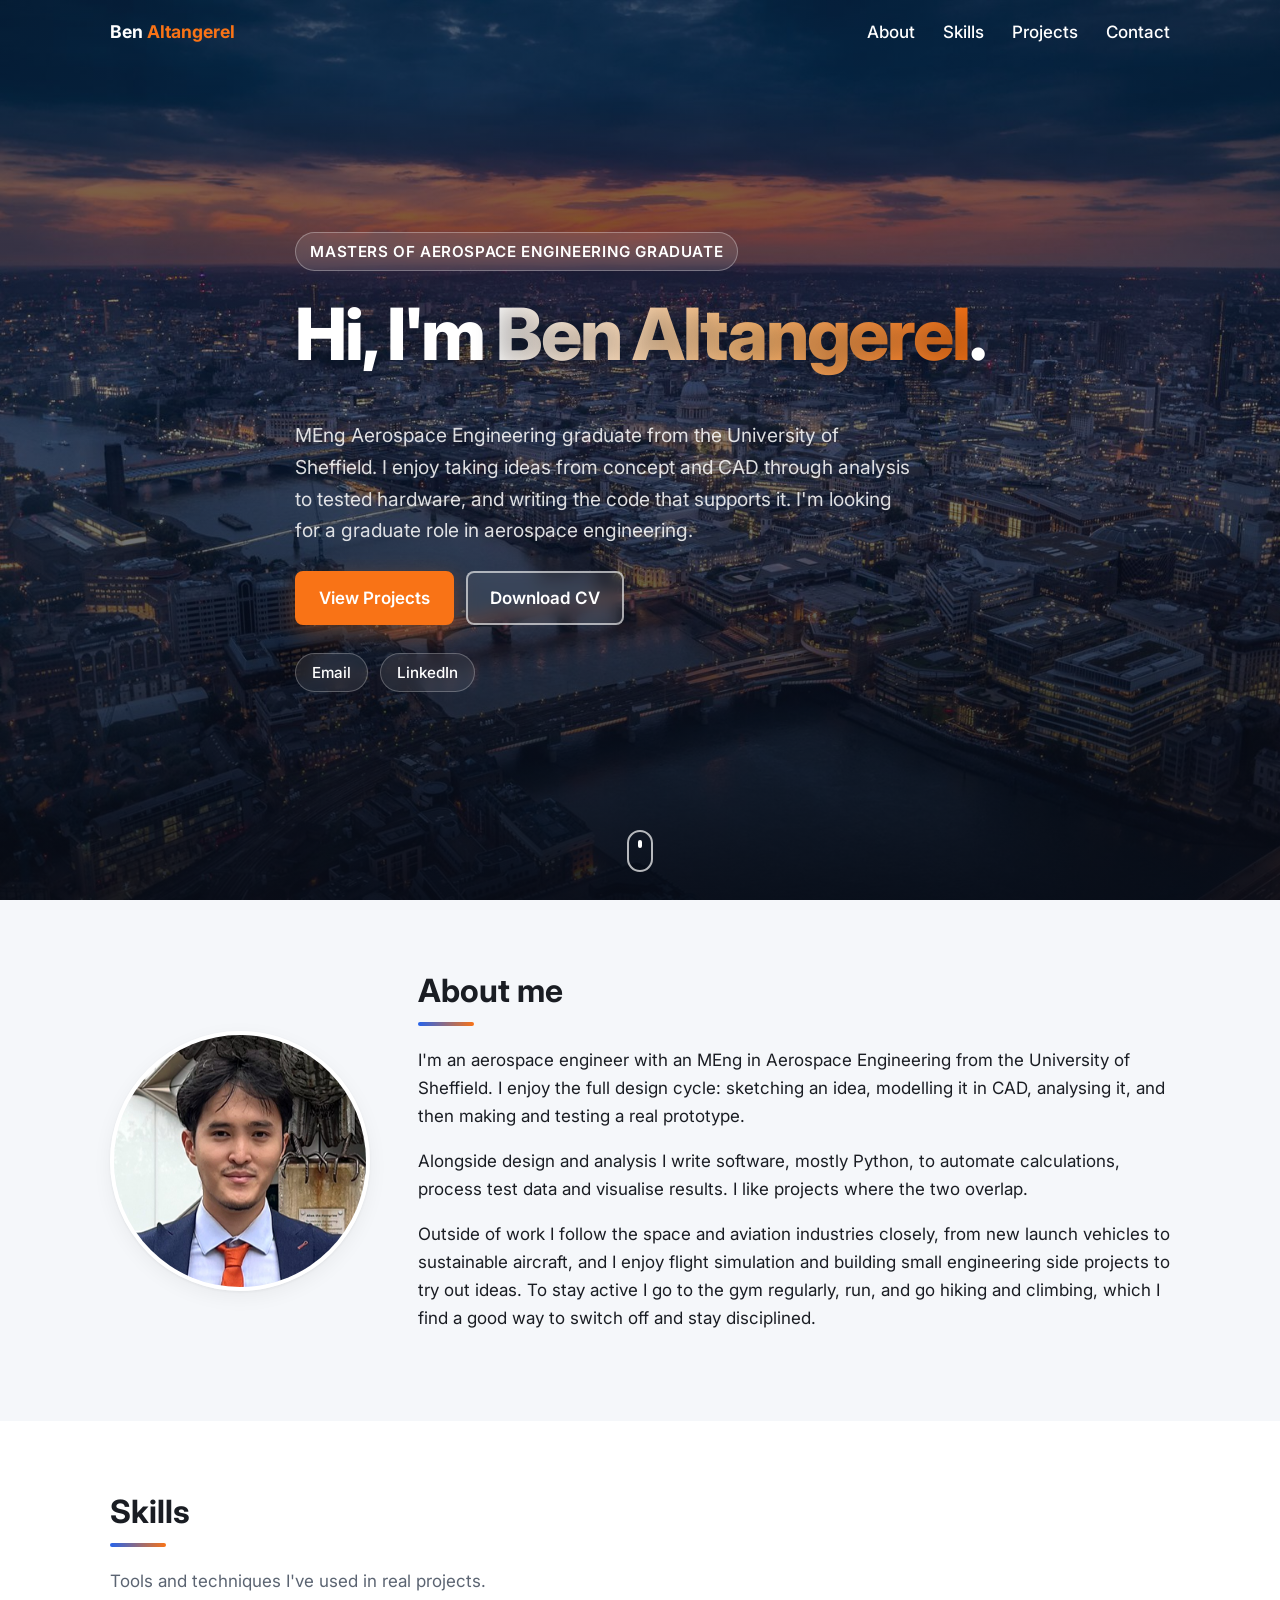
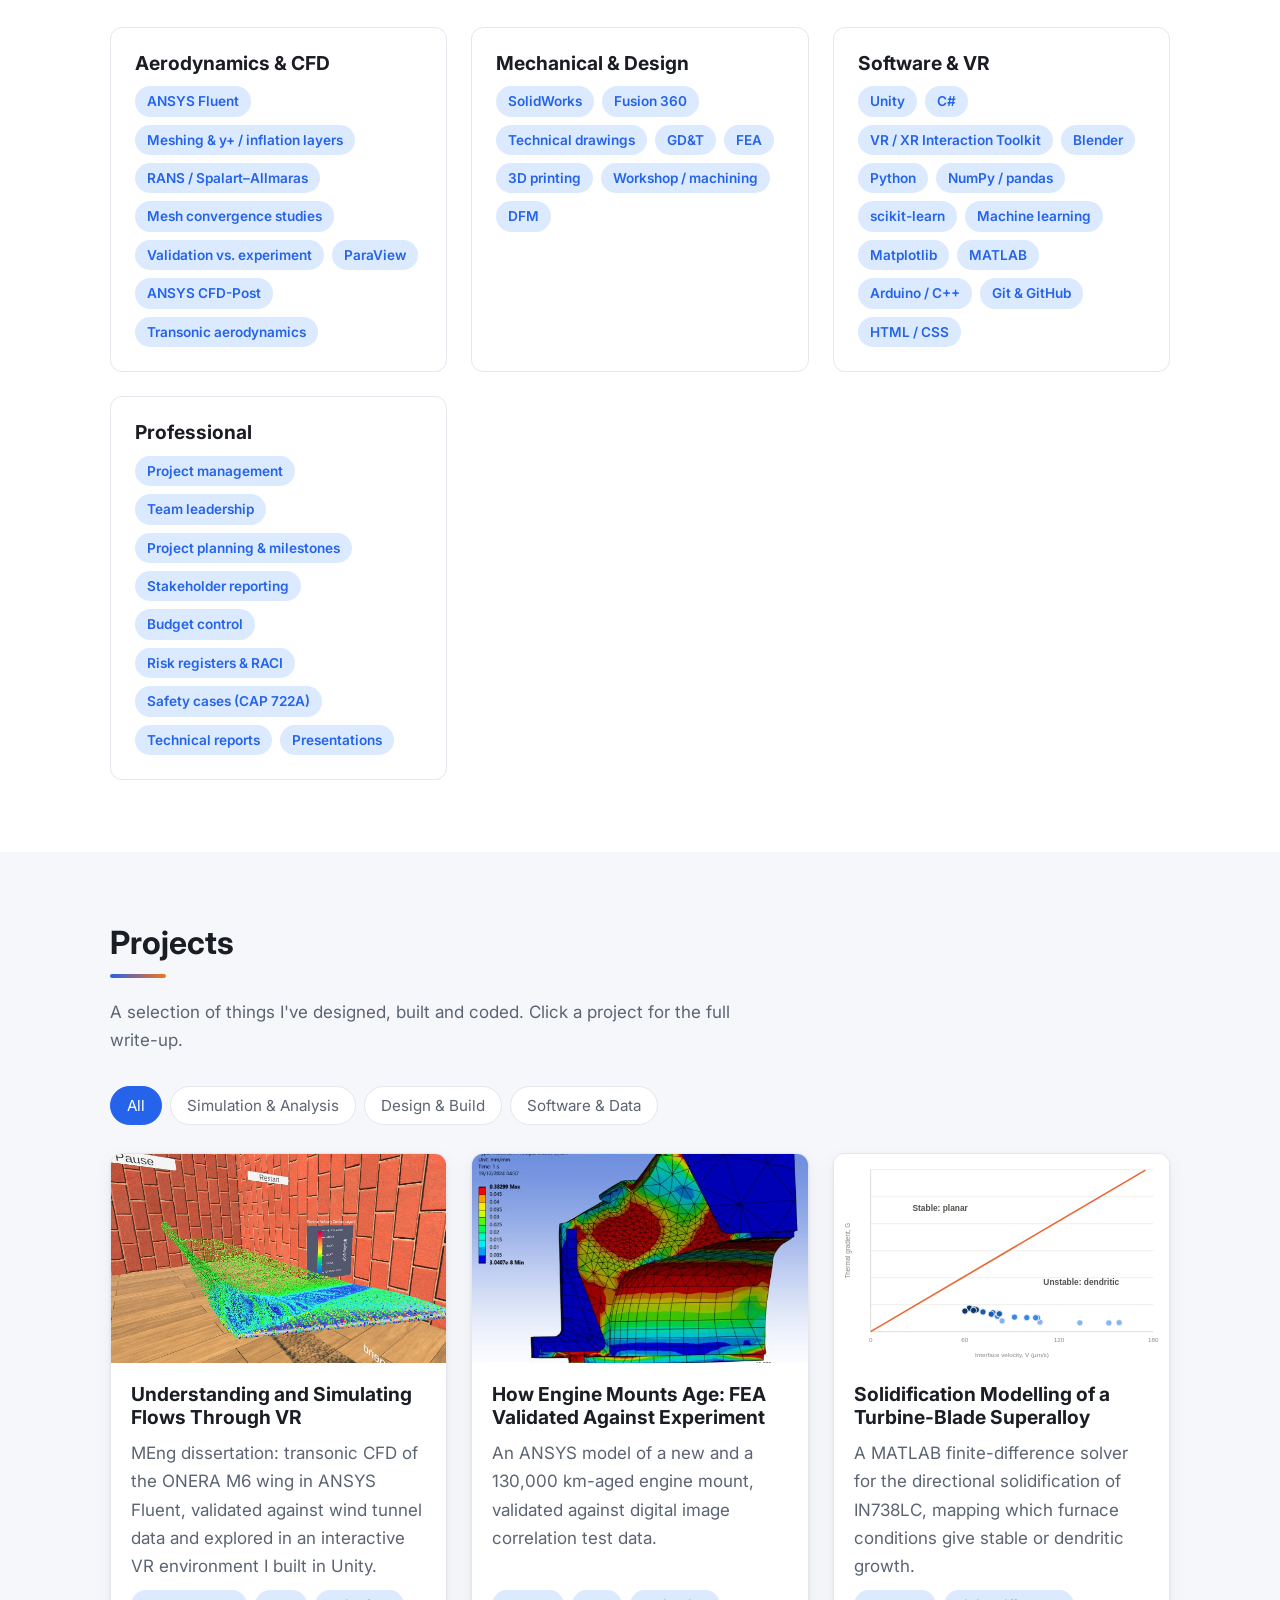
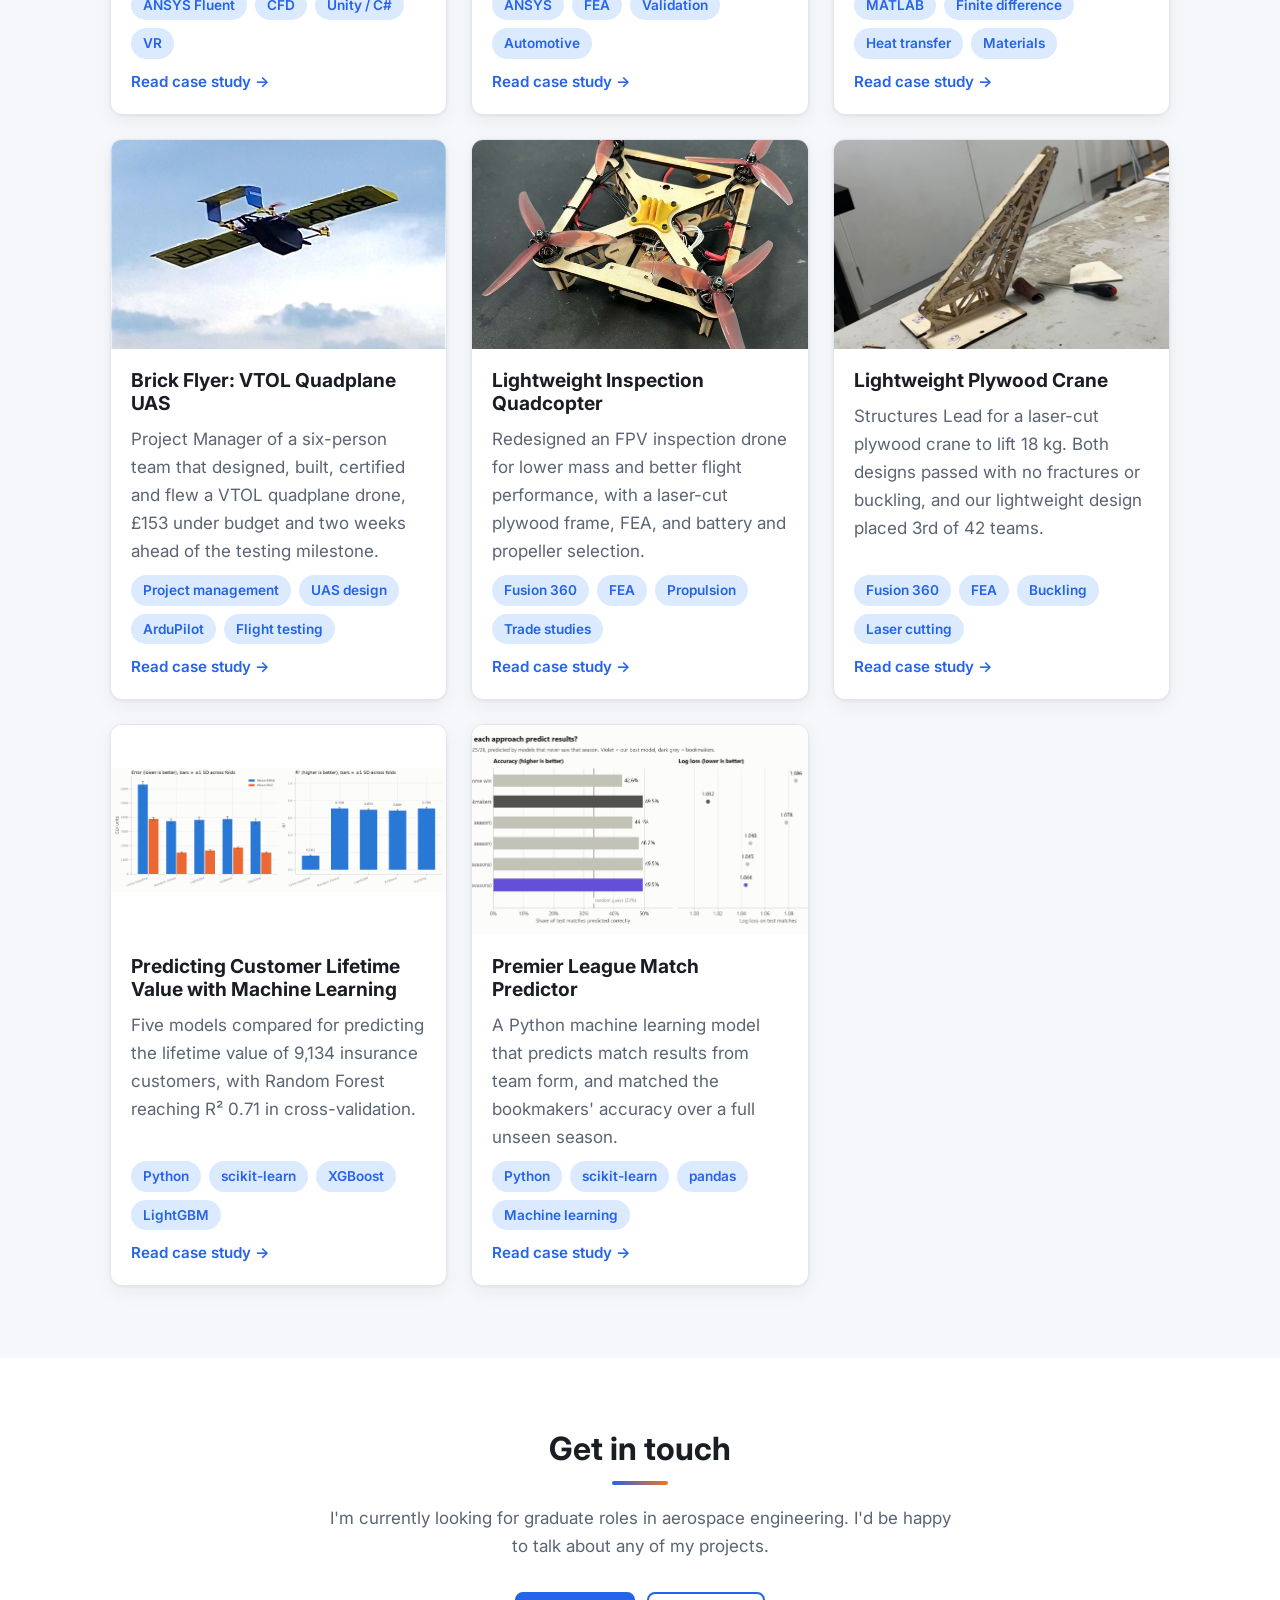
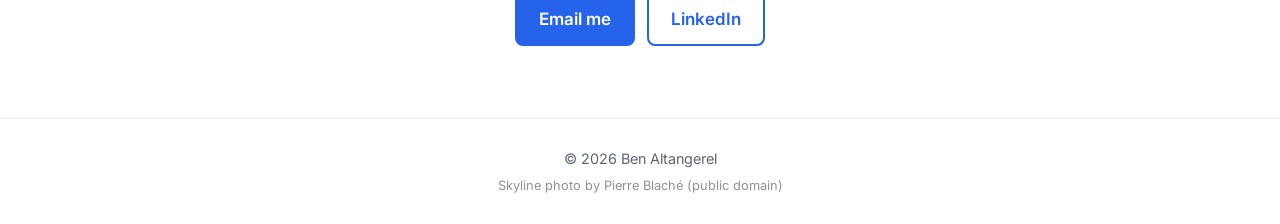
==== index.html @ 67d54844 "Initial portfolio website" ====
<!DOCTYPE html>
<html lang="en">

<head>
  <meta charset="UTF-8">
  <meta name="viewport" content="width=device-width, initial-scale=1.0">
  <title>Ben Altangerel | Aerospace Engineering Graduate</title>
  <meta name="description"
    content="Engineering portfolio of Ben Altangerel, MEng Aerospace Engineering graduate from the University of Sheffield: design, analysis and software projects.">

  <!-- How the link looks when shared on LinkedIn / WhatsApp etc. -->
  <meta property="og:title" content="Ben Altangerel | Engineering Portfolio">
  <meta property="og:description"
    content="MEng Aerospace Engineering graduate (University of Sheffield): design, analysis and software projects.">
  <meta property="og:type" content="website">

  <link rel="preconnect" href="https://fonts.googleapis.com">
  <link rel="preconnect" href="https://fonts.gstatic.com" crossorigin>
  <link href="https://fonts.googleapis.com/css2?family=Inter:wght@400;500;600;700;800&display=swap" rel="stylesheet">
  <link rel="stylesheet" href="css/style.css">
</head>

<body class="home">

  <header class="site-header">
    <nav class="nav container">
      <a href="#top" class="brand">Ben <span>Altangerel</span></a>
      <button class="nav-toggle" aria-label="Open menu" aria-expanded="false">&#9776;</button>
      <ul>
        <li><a href="#about">About</a></li>
        <li><a href="#skills">Skills</a></li>
        <li><a href="#projects">Projects</a></li>
        <li><a href="#contact">Contact</a></li>
      </ul>
    </nav>
  </header>

  <main id="top">

    <!-- ========== HERO ========== -->
    <!-- Background photo: images/london-skyline.jpg, set in css/style.css (.hero) -->
    <section class="hero">
      <div class="container hero-content">
        <p class="role">Masters of Aerospace Engineering Graduate</p>
        <h1>Hi, I'm <span class="highlight">Ben Altangerel</span>.</h1>
        <p class="pitch">
          MEng Aerospace Engineering graduate from the University of Sheffield. I enjoy taking ideas
          from concept and CAD through analysis to tested hardware, and writing the code that
          supports it. I'm looking for a graduate role in aerospace engineering.
        </p>
        <div class="btn-row">
          <a href="#projects" class="btn">View Projects</a>
          <!-- TODO: put your CV in the main folder named cv.pdf -->
          <a href="cv.pdf" class="btn outline" target="_blank" rel="noopener">Download CV</a>
        </div>
        <div class="social">
          <a href="mailto:bayasal@hotmail.co.uk">Email</a>
          <a href="https://linkedin.com/in/bayasalaltangerel" target="_blank" rel="noopener">LinkedIn</a>
        </div>
      </div>
      <a href="#about" class="scroll-cue" aria-label="Scroll down"><span></span></a>
    </section>

    <!-- ========== ABOUT ========== -->
    <section id="about" class="alt">
      <div class="container about-grid">
        <img src="images/profile.jpg" alt="Headshot of Ben Altangerel">
        <div>
          <h2>About me</h2>
          <p>
            I'm an aerospace engineer with an MEng in Aerospace Engineering from the University of
            Sheffield. I enjoy the full design cycle: sketching an idea, modelling it in CAD,
            analysing it, and then making and testing a real prototype.
          </p>
          <p>
            Alongside design and analysis I write software, mostly Python, to automate calculations,
            process test data and visualise results. I like projects where the two overlap.
          </p>
          <!-- TODO: keep only hobbies that are true, since interviewers often ask about them -->
          <p>
            Outside of work I follow the space and aviation industries closely, from new launch
            vehicles to sustainable aircraft, and I enjoy flight simulation and building small
            engineering side projects to try out ideas. To stay active I go to the gym regularly,
            run, and go hiking and climbing, which I find a good way to switch off and stay
            disciplined.
          </p>
        </div>
      </div>
    </section>

    <!-- ========== SKILLS ========== -->
    <section id="skills">
      <div class="container">
        <h2>Skills</h2>
        <p class="section-intro">Tools and techniques I've used in real projects.</p>
        <div class="skills-grid">
          <!-- TODO: keep only the skills you can talk about in an interview -->
          <div class="skill-group">
            <h3>Aerodynamics &amp; CFD</h3>
            <ul class="tags">
              <li>ANSYS Fluent</li>
              <li>Meshing &amp; y+ / inflation layers</li>
              <li>RANS / Spalart&ndash;Allmaras</li>
              <li>Mesh convergence studies</li>
              <li>Validation vs. experiment</li>
              <li>ParaView</li>
              <li>ANSYS CFD-Post</li>
              <li>Transonic aerodynamics</li>
            </ul>
          </div>
          <div class="skill-group">
            <h3>Mechanical &amp; Design</h3>
            <ul class="tags">
              <li>SolidWorks</li>
              <li>Fusion 360</li>
              <li>Technical drawings</li>
              <li>GD&amp;T</li>
              <li>FEA</li>
              <li>3D printing</li>
              <li>Workshop / machining</li>
              <li>DFM</li>
            </ul>
          </div>
          <div class="skill-group">
            <h3>Software &amp; VR</h3>
            <ul class="tags">
              <li>Unity</li>
              <li>C#</li>
              <li>VR / XR Interaction Toolkit</li>
              <li>Blender</li>
              <li>Python</li>
              <li>NumPy / pandas</li>
              <li>scikit-learn</li>
              <li>Machine learning</li>
              <li>Matplotlib</li>
              <li>MATLAB</li>
              <li>Arduino / C++</li>
              <li>Git &amp; GitHub</li>
              <li>HTML / CSS</li>
            </ul>
          </div>
          <div class="skill-group">
            <h3>Professional</h3>
            <ul class="tags">
              <li>Project management</li>
              <li>Team leadership</li>
              <li>Project planning &amp; milestones</li>
              <li>Stakeholder reporting</li>
              <li>Budget control</li>
              <li>Risk registers &amp; RACI</li>
              <li>Safety cases (CAP 722A)</li>
              <li>Technical reports</li>
              <li>Presentations</li>
            </ul>
          </div>
        </div>
      </div>
    </section>

    <!-- ========== PROJECTS ========== -->
    <section id="projects" class="alt">
      <div class="container">
        <h2>Projects</h2>
        <p class="section-intro">A selection of things I've designed, built and coded. Click a project for the full
          write-up.</p>

        <div class="filters">
          <button class="active" data-filter="all">All</button>
          <button data-filter="sim">Simulation &amp; Analysis</button>
          <button data-filter="build">Design &amp; Build</button>
          <button data-filter="data">Software &amp; Data</button>
        </div>

        <div class="project-grid">
          <!--
            To add a project:
            1. Copy one of the <a class="project-card"> blocks below.
            2. Copy an existing page in projects/ to a new file (e.g. projects/drone-frame.html).
            3. Update the link, image, title, summary, tags and data-category.
               data-category is one of "sim", "build" or "data".
          -->
          <a href="projects/vr-cfd-onera-m6.html" class="project-card" data-category="sim">
            <img src="images/vr-cfd/vr-particle-flow.jpg"
              alt="Animated particle flow over the ONERA M6 wing in the VR environment">
            <div class="body">
              <h3>Understanding and Simulating Flows Through VR</h3>
              <p>MEng dissertation: transonic CFD of the ONERA M6 wing in ANSYS Fluent, validated against wind tunnel
                data and explored in an interactive VR environment I built in Unity.</p>
              <ul class="tags">
                <li>ANSYS Fluent</li>
                <li>CFD</li>
                <li>Unity / C#</li>
                <li>VR</li>
              </ul>
              <span class="more">Read case study &rarr;</span>
            </div>
          </a>

          <a href="projects/engine-mount-fea.html" class="project-card" data-category="sim">
            <img src="images/engine-mount/strain-aged.jpg" alt="FEA strain contour plot of an aged engine mount">
            <div class="body">
              <h3>How Engine Mounts Age: FEA Validated Against Experiment</h3>
              <p>An ANSYS model of a new and a 130,000 km-aged engine mount, validated against digital image correlation
                test data.</p>
              <ul class="tags">
                <li>ANSYS</li>
                <li>FEA</li>
                <li>Validation</li>
                <li>Automotive</li>
              </ul>
              <span class="more">Read case study &rarr;</span>
            </div>
          </a>

          <a href="projects/solidification-modelling.html" class="project-card" data-category="sim">
            <img src="images/solidification/process-map.svg"
              alt="G–V process map separating stable and dendritic solidification">
            <div class="body">
              <h3>Solidification Modelling of a Turbine-Blade Superalloy</h3>
              <p>A MATLAB finite-difference solver for the directional solidification of IN738LC, mapping which furnace
                conditions give stable or dendritic growth.</p>
              <ul class="tags">
                <li>MATLAB</li>
                <li>Finite difference</li>
                <li>Heat transfer</li>
                <li>Materials</li>
              </ul>
              <span class="more">Read case study &rarr;</span>
            </div>
          </a>

          <a href="projects/brick-flyer-vtol-uas.html" class="project-card" data-category="build">
            <img src="images/brick-flyer/flying.jpg" style="object-position: center 22%" alt="Brick Flyer in flight">
            <div class="body">
              <h3>Brick Flyer: VTOL Quadplane UAS</h3>
              <p>Project Manager of a six-person team that designed, built, certified and flew a VTOL quadplane drone,
                £153 under budget and two weeks ahead of the testing milestone.</p>
              <ul class="tags">
                <li>Project management</li>
                <li>UAS design</li>
                <li>ArduPilot</li>
                <li>Flight testing</li>
              </ul>
              <span class="more">Read case study &rarr;</span>
            </div>
          </a>

          <a href="projects/rvid02-quadcopter.html" class="project-card" data-category="build">
            <img src="images/rvid02/photo-finished.jpg" alt="The finished lightweight plywood inspection quadcopter">
            <div class="body">
              <h3>Lightweight Inspection Quadcopter</h3>
              <p>Redesigned an FPV inspection drone for lower mass and better flight performance, with a laser-cut
                plywood frame, FEA, and battery and propeller selection.</p>
              <ul class="tags">
                <li>Fusion 360</li>
                <li>FEA</li>
                <li>Propulsion</li>
                <li>Trade studies</li>
              </ul>
              <span class="more">Read case study &rarr;</span>
            </div>
          </a>

          <a href="projects/plywood-crane.html" class="project-card" data-category="build">
            <img src="images/crane/crane-built.jpg" alt="The finished laser-cut plywood lattice-truss crane">
            <div class="body">
              <h3>Lightweight Plywood Crane</h3>
              <p>Structures Lead for a laser-cut plywood crane to lift 18 kg. Both designs passed with no fractures or
                buckling, and our lightweight design placed 3rd of 42 teams.</p>
              <ul class="tags">
                <li>Fusion 360</li>
                <li>FEA</li>
                <li>Buckling</li>
                <li>Laser cutting</li>
              </ul>
              <span class="more">Read case study &rarr;</span>
            </div>
          </a>

          <a href="projects/clv-prediction.html" class="project-card" data-category="data">
            <img src="images/clv/model-comparison.png" style="object-fit: contain; background: #fff" alt="Chart comparing five models for predicting customer lifetime value">
            <div class="body">
              <h3>Predicting Customer Lifetime Value with Machine Learning</h3>
              <p>Five models compared for predicting the lifetime value of 9,134 insurance customers, with Random Forest reaching R² 0.71 in cross-validation.</p>
              <ul class="tags"><li>Python</li><li>scikit-learn</li><li>XGBoost</li><li>LightGBM</li></ul>
              <span class="more">Read case study &rarr;</span>
            </div>
          </a>

          <a href="projects/pl-predictor.html" class="project-card" data-category="data">
            <img src="images/pl-predictor/model-comparison.png"
              alt="Chart comparing the model's accuracy with the bookmakers">
            <div class="body">
              <h3>Premier League Match Predictor</h3>
              <p>A Python machine learning model that predicts match results from team form, and matched the bookmakers'
                accuracy over a full unseen season.</p>
              <ul class="tags">
                <li>Python</li>
                <li>scikit-learn</li>
                <li>pandas</li>
                <li>Machine learning</li>
              </ul>
              <span class="more">Read case study &rarr;</span>
            </div>
          </a>
        </div>
      </div>
    </section>

    <!-- ========== CONTACT ========== -->
    <section id="contact" class="contact">
      <div class="container">
        <h2>Get in touch</h2>
        <p class="section-intro">I'm currently looking for graduate roles in aerospace engineering. I'd be happy to talk
          about any of my projects.</p>
        <div class="btn-row">
          <a href="mailto:bayasal@hotmail.co.uk" class="btn">Email me</a>
          <a href="https://linkedin.com/in/bayasalaltangerel" class="btn outline" target="_blank"
            rel="noopener">LinkedIn</a>
        </div>
      </div>
    </section>

  </main>

  <footer class="site-footer">
    <div class="container">
      &copy; <span class="year"></span> Ben Altangerel
      <span class="credit">Skyline photo by Pierre Blaché (public domain)</span>
    </div>
  </footer>

  <script src="js/main.js"></script>
</body>

</html>
---- css/style.css ----
/* ==========================================================
   Engineering Portfolio — shared stylesheet
   Change the accent colour here and the whole site updates.
   ========================================================== */

:root {
  --accent: #2563eb;
  --accent-soft: #dbeafe;
  --bg: #ffffff;
  --bg-alt: #f5f7fa;
  --card: #ffffff;
  --text: #1a1d23;
  --muted: #5b6472;
  --border: #e3e7ed;
  --shadow: 0 1px 3px rgba(0, 0, 0, 0.06), 0 6px 20px rgba(0, 0, 0, 0.05);
  --radius: 12px;
  --max: 1100px;
  --sunset: #f97316;
  --font: "Inter", system-ui, -apple-system, "Segoe UI", Roboto, "Helvetica Neue", Arial, sans-serif;
}

@media (prefers-color-scheme: dark) {
  :root {
    --accent: #60a5fa;
    --accent-soft: #1e3a5f;
    --bg: #0f1216;
    --bg-alt: #161a20;
    --card: #1b2028;
    --text: #e8ebf0;
    --muted: #9aa3b1;
    --border: #2a313c;
    --shadow: 0 1px 3px rgba(0, 0, 0, 0.4);
  }
}

* { box-sizing: border-box; }

html { scroll-behavior: smooth; scroll-padding-top: 72px; }

body {
  margin: 0;
  font-family: var(--font);
  font-size: 17px;
  line-height: 1.65;
  color: var(--text);
  background: var(--bg);
}

img { max-width: 100%; display: block; }

a { color: var(--accent); text-decoration: none; }
a:hover { text-decoration: underline; }

h1, h2, h3 { line-height: 1.2; margin: 0 0 0.6em; }
h1 { font-size: clamp(2rem, 5vw, 3rem); }
h2 { font-size: clamp(1.5rem, 3.5vw, 2rem); }
h3 { font-size: 1.2rem; }
p { margin: 0 0 1em; }

.container { max-width: var(--max); margin: 0 auto; padding: 0 20px; }

section { padding: 72px 0; }
section.alt { background: var(--bg-alt); }

.section-intro { color: var(--muted); max-width: 640px; margin-bottom: 32px; }

/* ---------- Header / nav ---------- */
.site-header {
  position: sticky;
  top: 0;
  z-index: 10;
  background: color-mix(in srgb, var(--bg) 88%, transparent);
  backdrop-filter: blur(8px);
  border-bottom: 1px solid var(--border);
}

.nav {
  display: flex;
  align-items: center;
  justify-content: space-between;
  height: 64px;
}

.nav .brand { font-weight: 700; color: var(--text); font-size: 1.1rem; }
.nav .brand:hover { text-decoration: none; }

.nav ul { list-style: none; display: flex; gap: 28px; margin: 0; padding: 0; }
.nav ul a { color: var(--muted); font-weight: 500; }
.nav ul a:hover { color: var(--text); text-decoration: none; }

.nav-toggle {
  display: none;
  background: none;
  border: 1px solid var(--border);
  border-radius: 8px;
  color: var(--text);
  font-size: 1.3rem;
  padding: 4px 10px;
  cursor: pointer;
}

@media (max-width: 720px) {
  .nav-toggle { display: block; }
  .nav ul {
    display: none;
    position: absolute;
    top: 64px;
    left: 0;
    right: 0;
    flex-direction: column;
    gap: 0;
    background: var(--bg);
    border-bottom: 1px solid var(--border);
  }
  .nav ul.open { display: flex; }
  .nav ul a { display: block; padding: 14px 20px; }
}

/* ---------- Buttons ---------- */
.btn {
  display: inline-block;
  padding: 11px 22px;
  border-radius: 8px;
  font-weight: 600;
  border: 2px solid var(--accent);
  background: var(--accent);
  color: #fff;
  transition: transform 0.15s, opacity 0.15s;
}
.btn:hover { text-decoration: none; transform: translateY(-1px); opacity: 0.92; }
.btn.outline { background: transparent; color: var(--accent); }

.btn-row { display: flex; flex-wrap: wrap; gap: 12px; margin-top: 24px; }

/* ---------- Hero (full-screen London skyline) ---------- */
.hero {
  position: relative;
  min-height: 100vh;
  min-height: 100svh;
  display: flex;
  align-items: center;
  padding: 120px 0 96px;
  color: #fff;
  background:
    linear-gradient(180deg, rgba(8, 12, 22, 0.55) 0%, rgba(8, 12, 22, 0.35) 45%, rgba(8, 12, 22, 0.85) 100%),
    linear-gradient(90deg, rgba(8, 12, 22, 0.75) 0%, rgba(8, 12, 22, 0.1) 70%),
    url("../images/london-skyline.jpg") center 35% / cover no-repeat,
    #0b1020;
}
/* Phones and small laptops get the lighter 1920px version */
@media (max-width: 1280px) {
  .hero {
    background:
      linear-gradient(180deg, rgba(8, 12, 22, 0.6) 0%, rgba(8, 12, 22, 0.45) 45%, rgba(8, 12, 22, 0.9) 100%),
      url("../images/london-skyline-1920.jpg") center 35% / cover no-repeat,
      #0b1020;
  }
}

.hero-content { position: relative; z-index: 1; }
.hero h1 {
  font-size: clamp(2.4rem, 7vw, 4.5rem);
  font-weight: 800;
  letter-spacing: -0.03em;
  text-shadow: 0 2px 24px rgba(0, 0, 0, 0.35);
}
.hero .highlight {
  background: linear-gradient(90deg, #ffffff 0%, #fdba74 55%, var(--sunset) 100%);
  -webkit-background-clip: text;
  background-clip: text;
  color: transparent;
}
.hero .role {
  display: inline-block;
  color: #fff;
  font-weight: 600;
  font-size: 0.95rem;
  letter-spacing: 0.04em;
  text-transform: uppercase;
  padding: 6px 14px;
  margin-bottom: 20px;
  border: 1px solid rgba(255, 255, 255, 0.3);
  border-radius: 999px;
  background: rgba(255, 255, 255, 0.1);
  backdrop-filter: blur(6px);
}
.hero .pitch { color: rgba(255, 255, 255, 0.85); font-size: 1.2rem; max-width: 620px; }
@media (max-width: 480px) {
  .hero .role { font-size: 0.75rem; }
  .hero .pitch { font-size: 1.05rem; }
}

.hero .btn { background: var(--sunset); border-color: var(--sunset); box-shadow: 0 8px 24px rgba(249, 115, 22, 0.35); }
.hero .btn.outline {
  background: rgba(255, 255, 255, 0.08);
  border-color: rgba(255, 255, 255, 0.6);
  color: #fff;
  box-shadow: none;
  backdrop-filter: blur(6px);
}

.social { display: flex; gap: 12px; margin-top: 28px; flex-wrap: wrap; }
.social a {
  color: #fff;
  font-weight: 500;
  font-size: 0.95rem;
  padding: 6px 16px;
  border-radius: 999px;
  border: 1px solid rgba(255, 255, 255, 0.25);
  background: rgba(255, 255, 255, 0.08);
  backdrop-filter: blur(6px);
}
.social a:hover { text-decoration: none; background: rgba(255, 255, 255, 0.2); }

/* Bouncing "scroll down" mouse icon */
.scroll-cue {
  position: absolute;
  bottom: 28px;
  left: 50%;
  translate: -50% 0;
  width: 26px;
  height: 42px;
  border: 2px solid rgba(255, 255, 255, 0.7);
  border-radius: 14px;
}
.scroll-cue span {
  position: absolute;
  top: 8px;
  left: 50%;
  width: 4px;
  height: 8px;
  margin-left: -2px;
  border-radius: 2px;
  background: #fff;
  animation: scroll-cue 1.8s infinite;
}
@keyframes scroll-cue {
  0% { opacity: 1; transform: translateY(0); }
  100% { opacity: 0; transform: translateY(14px); }
}

/* Home page: header floats transparently over the photo, turns solid on scroll */
.home .site-header {
  position: fixed;
  left: 0;
  right: 0;
  background: transparent;
  border-bottom-color: transparent;
  backdrop-filter: none;
  transition: background 0.3s, border-color 0.3s;
}
.home .site-header:not(.scrolled) .brand,
.home .site-header:not(.scrolled) .nav ul a,
.home .site-header:not(.scrolled) .nav-toggle { color: #fff; border-color: rgba(255, 255, 255, 0.4); }
.home .site-header.scrolled {
  background: color-mix(in srgb, var(--bg) 88%, transparent);
  border-bottom-color: var(--border);
  backdrop-filter: blur(8px);
}
@media (max-width: 720px) {
  .home .site-header:not(.scrolled) .nav ul { background: rgba(8, 12, 22, 0.95); border-color: transparent; }
}

.brand span { color: var(--sunset); }

/* Section headings get a short gradient underline */
section h2::after {
  content: "";
  display: block;
  width: 56px;
  height: 4px;
  margin-top: 12px;
  border-radius: 2px;
  background: linear-gradient(90deg, var(--accent), var(--sunset));
}
.contact h2::after { margin-left: auto; margin-right: auto; }

/* Fade-up as sections scroll into view (added by js/main.js) */
.reveal { opacity: 0; transform: translateY(24px); transition: opacity 0.7s ease, transform 0.7s ease; }
.reveal.visible { opacity: 1; transform: none; }
@media (prefers-reduced-motion: reduce) {
  html { scroll-behavior: auto; }
  .reveal { opacity: 1; transform: none; transition: none; }
  .scroll-cue span { animation: none; }
}

/* ---------- About ---------- */
.about-grid {
  display: grid;
  grid-template-columns: 260px 1fr;
  gap: 48px;
  align-items: center;
}
.about-grid img {
  width: 100%;
  aspect-ratio: 1;
  object-fit: cover;
  border-radius: 50%;
  border: 4px solid var(--card);
  box-shadow: var(--shadow);
}
@media (max-width: 720px) {
  .about-grid { grid-template-columns: 1fr; gap: 28px; }
  .about-grid img { max-width: 200px; margin: 0 auto; }
}

/* ---------- Skills ---------- */
.skills-grid {
  display: grid;
  grid-template-columns: repeat(auto-fit, minmax(280px, 1fr));
  gap: 24px;
}
.skill-group {
  background: var(--card);
  border: 1px solid var(--border);
  border-radius: var(--radius);
  padding: 24px;
}

.tags { display: flex; flex-wrap: wrap; gap: 8px; list-style: none; padding: 0; margin: 0; }
.tags li {
  background: var(--accent-soft);
  color: var(--accent);
  font-size: 0.85rem;
  font-weight: 600;
  padding: 4px 12px;
  border-radius: 999px;
}

/* ---------- Projects ---------- */
.filters { display: flex; gap: 8px; flex-wrap: wrap; margin-bottom: 28px; }
.filters button {
  font: inherit;
  font-size: 0.95rem;
  padding: 6px 16px;
  border-radius: 999px;
  border: 1px solid var(--border);
  background: var(--card);
  color: var(--muted);
  cursor: pointer;
}
.filters button.active { background: var(--accent); border-color: var(--accent); color: #fff; }

.project-grid {
  display: grid;
  grid-template-columns: repeat(auto-fill, minmax(300px, 1fr));
  gap: 24px;
}

.project-card {
  display: flex;
  flex-direction: column;
  background: var(--card);
  border: 1px solid var(--border);
  border-radius: var(--radius);
  overflow: hidden;
  box-shadow: var(--shadow);
  color: var(--text);
  transition: transform 0.2s;
}
.project-card:hover {
  transform: translateY(-6px);
  text-decoration: none;
  border-color: color-mix(in srgb, var(--accent) 50%, var(--border));
  box-shadow: 0 16px 40px rgba(37, 99, 235, 0.15);
}
.project-card.reveal { transition: opacity 0.7s ease, transform 0.4s ease, border-color 0.2s, box-shadow 0.2s; }
.project-card img { transition: transform 0.5s; }
.project-card:hover img { transform: scale(1.04); }
.project-card[hidden] { display: none; }
.project-card img { width: 100%; aspect-ratio: 16 / 10; object-fit: cover; background: var(--bg-alt); }
.project-card .body { padding: 20px; display: flex; flex-direction: column; gap: 10px; flex: 1; }
.project-card h3 { margin: 0; }
.project-card p { color: var(--muted); margin: 0; flex: 1; }
.project-card .more { color: var(--accent); font-weight: 600; font-size: 0.95rem; }

/* ---------- Contact ---------- */
.contact { text-align: center; }
.contact .section-intro { margin-left: auto; margin-right: auto; }
.contact .btn-row { justify-content: center; }

/* ---------- Footer ---------- */
.site-footer {
  border-top: 1px solid var(--border);
  padding: 28px 0;
  color: var(--muted);
  font-size: 0.9rem;
  text-align: center;
}
.site-footer .credit { display: block; font-size: 0.8rem; margin-top: 4px; opacity: 0.7; }

/* ---------- Project pages ---------- */
.project-hero { padding: 56px 0 32px; }
.back-link { display: inline-block; margin-bottom: 24px; font-weight: 500; }
.project-hero .summary { color: var(--muted); font-size: 1.15rem; max-width: 720px; }

.cover {
  width: 100%;
  max-height: 520px;
  object-fit: cover;
  border-radius: var(--radius);
  box-shadow: var(--shadow);
  cursor: zoom-in;
}

.facts {
  display: grid;
  grid-template-columns: repeat(auto-fit, minmax(160px, 1fr));
  gap: 16px;
  margin: 32px 0 0;
}
.facts div {
  background: var(--bg-alt);
  border: 1px solid var(--border);
  border-radius: var(--radius);
  padding: 16px 18px;
}
.facts dt { font-size: 0.8rem; text-transform: uppercase; letter-spacing: 0.05em; color: var(--muted); }
.facts dd { margin: 4px 0 0; font-weight: 600; }

.case-study { max-width: 780px; padding: 24px 20px 72px; }
.case-study h2 { margin-top: 48px; padding-top: 8px; }
.case-study ul { padding-left: 1.2em; }
.case-study li { margin-bottom: 0.4em; }

.gallery {
  display: grid;
  grid-template-columns: repeat(auto-fill, minmax(220px, 1fr));
  gap: 16px;
  margin: 24px 0;
}
.gallery.two { grid-template-columns: repeat(auto-fill, minmax(300px, 1fr)); }
.gallery.quad { grid-template-columns: repeat(2, 1fr); }
/* Document excerpts: show the whole page, never crop */
.gallery.docs { grid-template-columns: repeat(auto-fit, minmax(280px, 1fr)); align-items: start; }
.gallery.docs img { aspect-ratio: auto; object-fit: contain; background: #fff; }
@media (max-width: 480px) { .gallery.quad { grid-template-columns: 1fr; } }
.gallery.two img { aspect-ratio: 1; object-fit: contain; background: #fff; }
.gallery figure { margin: 0; }
.gallery img {
  width: 100%;
  aspect-ratio: 4 / 3;
  object-fit: cover;
  border-radius: 8px;
  border: 1px solid var(--border);
  cursor: zoom-in;
}
.gallery figcaption { font-size: 0.85rem; color: var(--muted); margin-top: 6px; }

.eyebrow { color: var(--sunset); font-weight: 600; font-size: 0.9rem; letter-spacing: 0.04em; text-transform: uppercase; margin-bottom: 8px; }
.case-study h3 { margin-top: 32px; }

/* Step-by-step pipeline (numbered boxes with arrows) */
.pipeline {
  list-style: none;
  counter-reset: step;
  padding: 0;
  margin: 24px 0;
  display: grid;
  grid-template-columns: repeat(auto-fit, minmax(130px, 1fr));
  gap: 14px;
}
.pipeline li {
  counter-increment: step;
  position: relative;
  background: var(--card);
  border: 1px solid var(--border);
  border-top: 3px solid var(--accent);
  border-radius: 10px;
  padding: 14px;
  margin: 0;
}
.pipeline li::before { content: counter(step); font-size: 0.75rem; font-weight: 700; color: var(--sunset); }
.pipeline strong { display: block; font-size: 0.98rem; margin: 2px 0 4px; }
.pipeline span { display: block; font-size: 0.82rem; color: var(--muted); line-height: 1.45; }

/* Data tables */
.table-wrap { overflow-x: auto; margin: 20px 0; border: 1px solid var(--border); border-radius: 10px; }
.table-wrap table { width: 100%; border-collapse: collapse; font-size: 0.9rem; }
.table-wrap th, .table-wrap td { padding: 10px 12px; text-align: left; border-bottom: 1px solid var(--border); vertical-align: top; }
.table-wrap th { background: var(--bg-alt); font-weight: 600; white-space: nowrap; }
.table-wrap tr:last-child td { border-bottom: none; }
.table-wrap td { font-variant-numeric: tabular-nums; }

/* Inline SVG charts */
.viz {
  --series-1: #2a78d6;
  --series-2: #eb6834;
  --grid: #e1e0d9;
  --axis: #c3c2b7;
  margin: 24px 0;
  padding: 18px;
  background: var(--card);
  border: 1px solid var(--border);
  border-radius: var(--radius);
}
@media (prefers-color-scheme: dark) {
  .viz { --series-1: #3987e5; --series-2: #d95926; --grid: #2c2c2a; --axis: #383835; }
}
.viz-legend { display: flex; flex-wrap: wrap; gap: 6px 18px; font-size: 0.85rem; color: var(--muted); margin-bottom: 8px; }
.viz-legend span { display: inline-flex; align-items: center; gap: 6px; }
.viz-legend .key { display: inline-block; width: 18px; height: 0; border-top: 2px solid; }
.viz-legend .key.s1 { border-color: var(--series-1); border-top-width: 8px; width: 12px; border-radius: 2px; }
.viz-legend .key.s2 { border-color: var(--series-2); border-top-width: 8px; width: 12px; border-radius: 2px; }
.viz-legend .key.solid { border-color: var(--muted); }
.viz-legend .key.dashed { border-color: var(--muted); border-top-style: dashed; }
.viz-panels { display: grid; grid-template-columns: repeat(auto-fit, minmax(280px, 1fr)); gap: 16px; }
.viz svg { width: 100%; height: auto; overflow: visible; }
.viz-title { font-size: 14px; font-weight: 600; fill: var(--text); }
.viz-tick { font-size: 12px; fill: var(--muted); font-variant-numeric: tabular-nums; }
.viz-label { font-size: 12px; font-weight: 600; fill: var(--text); }
.viz-grid line { stroke: var(--grid); stroke-width: 1; }
.viz-axis { stroke: var(--axis); stroke-width: 1; }
.viz .series { fill: none; stroke-width: 2; stroke-linejoin: round; }
.viz .ref { stroke-width: 1.5; stroke-dasharray: 5 4; opacity: 0.85; }
.viz .series.s1, .viz .ref.s1 { stroke: var(--series-1); }
.viz .series.s2, .viz .ref.s2 { stroke: var(--series-2); }
.viz .pt circle { stroke: var(--card); stroke-width: 2; }
.viz .pt.s1 circle { fill: var(--series-1); }
.viz .pt.s2 circle { fill: var(--series-2); }
.viz .hit circle { fill: transparent; cursor: help; }
.viz figcaption { font-size: 0.85rem; color: var(--muted); margin-top: 10px; }

/* Process map: hot-zone temperature as an ordered (light-to-dark) blue ramp, neutral line in slot-2 orange */
.viz { --t1: #86b6ef; --t2: #3987e5; --t3: #1c5cab; --t4: #0d366b; }
@media (prefers-color-scheme: dark) {
  .viz { --t1: #b7d3f6; --t2: #6da7ec; --t3: #3987e5; --t4: #1c5cab; }
}
.viz .pts circle { stroke: var(--card); stroke-width: 1.5; }
.viz .pts.t1 circle { fill: var(--t1); }
.viz .pts.t2 circle { fill: var(--t2); }
.viz .pts.t3 circle { fill: var(--t3); }
.viz .pts.t4 circle { fill: var(--t4); }
.viz .neutral { stroke: var(--series-2); stroke-width: 2.5; }
.viz .region { font-size: 13px; font-weight: 600; fill: var(--muted); }
.viz-legend .key.t1, .viz-legend .key.t2, .viz-legend .key.t3, .viz-legend .key.t4 { width: 10px; height: 10px; border: none; border-radius: 50%; }
.viz-legend .key.t1 { background: var(--t1); }
.viz-legend .key.t2 { background: var(--t2); }
.viz-legend .key.t3 { background: var(--t3); }
.viz-legend .key.t4 { background: var(--t4); }
.viz-legend .key.line { border-color: var(--series-2); border-top-width: 3px; }
/* Two images side by side in place of a cover image */
.hero-pair { margin-top: 8px; }
.hero-pair img { height: 340px; object-fit: contain; background: #fff; }

/* Text panel used in place of an image inside a gallery */
.callout {
  height: 100%;
  padding: 20px;
  background: var(--bg-alt);
  border: 1px solid var(--border);
  border-left: 4px solid var(--sunset);
  border-radius: 8px;
}
.callout strong { display: block; margin-bottom: 8px; }
.callout p { margin: 0; font-size: 0.95rem; }

/* Short silent test clips */
video.clip {
  width: 100%;
  aspect-ratio: 1;
  object-fit: cover;
  display: block;
  border-radius: 8px;
  border: 1px solid var(--border);
  background: #000;
}
.gallery.docs.three { grid-template-columns: repeat(auto-fit, minmax(200px, 1fr)); }

.project-hero .results { margin-top: 24px; }
.specs { font-weight: 600; color: var(--muted); }
.hint { font-size: 0.9rem; color: var(--muted); margin: -4px 0 0; }

/* Decision-matrix score chips (number always shown, colour is secondary) */
.score { display: inline-block; min-width: 28px; text-align: center; font-weight: 700; padding: 2px 8px; border-radius: 6px; }
.score.high { background: #dcfce7; color: #166534; }
.score.mid { background: #fef9c3; color: #854d0e; }
.score.low { background: #fee2e2; color: #991b1b; }
.score-table tr.chosen td { background: color-mix(in srgb, var(--accent) 8%, transparent); }
.team-line { font-size: 0.9rem; color: var(--muted); margin-top: 24px; }

/* "Want the detail?" call-to-action at the end of a condensed case study */
.cta-box {
  display: flex;
  align-items: center;
  justify-content: space-between;
  gap: 16px 24px;
  flex-wrap: wrap;
  margin-top: 48px;
  padding: 20px 24px;
  background: var(--bg-alt);
  border: 1px solid var(--border);
  border-left: 4px solid var(--sunset);
  border-radius: var(--radius);
}
.cta-box strong { display: block; font-size: 1.05rem; }
.cta-box span { color: var(--muted); font-size: 0.95rem; }
.cta-box div { flex: 1 1 320px; }

.diagram { margin: 28px 0; }
.diagram img {
  width: 100%;
  border: 1px solid var(--border);
  border-radius: var(--radius);
  background: #fff;
  cursor: zoom-in;
}
.diagram figcaption { font-size: 0.85rem; color: var(--muted); margin-top: 8px; text-align: center; }

.results {
  display: grid;
  grid-template-columns: repeat(auto-fit, minmax(160px, 1fr));
  gap: 16px;
  margin: 24px 0;
}
.results div {
  background: var(--card);
  border: 1px solid var(--border);
  border-left: 4px solid var(--accent);
  border-radius: 8px;
  padding: 16px;
}
.results strong { display: block; font-size: 1.6rem; color: var(--accent); }
.results span { font-size: 0.9rem; color: var(--muted); }

pre {
  background: var(--bg-alt);
  border: 1px solid var(--border);
  border-radius: 8px;
  padding: 16px;
  overflow-x: auto;
  font-size: 0.9rem;
}

/* ---------- Printing / saving a page as PDF ---------- */
@media print {
  @page { size: A4; margin: 14mm; }
  * { -webkit-print-color-adjust: exact; print-color-adjust: exact; }
  body { font-size: 11pt; }
  .site-header, .site-footer, .back-link, .nav-toggle, .lightbox, .scroll-cue, .case-study .btn.outline { display: none !important; }
  .reveal { opacity: 1 !important; transform: none !important; }
  .project-hero { padding-top: 0; }
  .cover { max-height: 110mm; box-shadow: none; }
  .case-study { padding-bottom: 0; }
  figure, table, .results, .facts, .viz, .cta-box, .gallery figure { break-inside: avoid; }
  h2, h3 { break-after: avoid; }
  .project-card:hover, .project-card img { transform: none; }
}

/* Yellow highlight for placeholders still to fill in. Remove the <mark class="todo"> tags once done. */
mark.todo { background: #fef08a; color: #713f12; padding: 0 4px; border-radius: 4px; }

/* ---------- Lightbox (click an image to enlarge) ---------- */
.lightbox {
  position: fixed;
  inset: 0;
  z-index: 100;
  display: none;
  align-items: center;
  justify-content: center;
  flex-direction: column;
  gap: 12px;
  padding: 24px;
  background: rgba(0, 0, 0, 0.88);
  cursor: zoom-out;
}
.lightbox.open { display: flex; }
.lightbox img { max-height: 85vh; max-width: 100%; object-fit: contain; border-radius: 6px; }
.lightbox p { color: #ddd; margin: 0; text-align: center; }
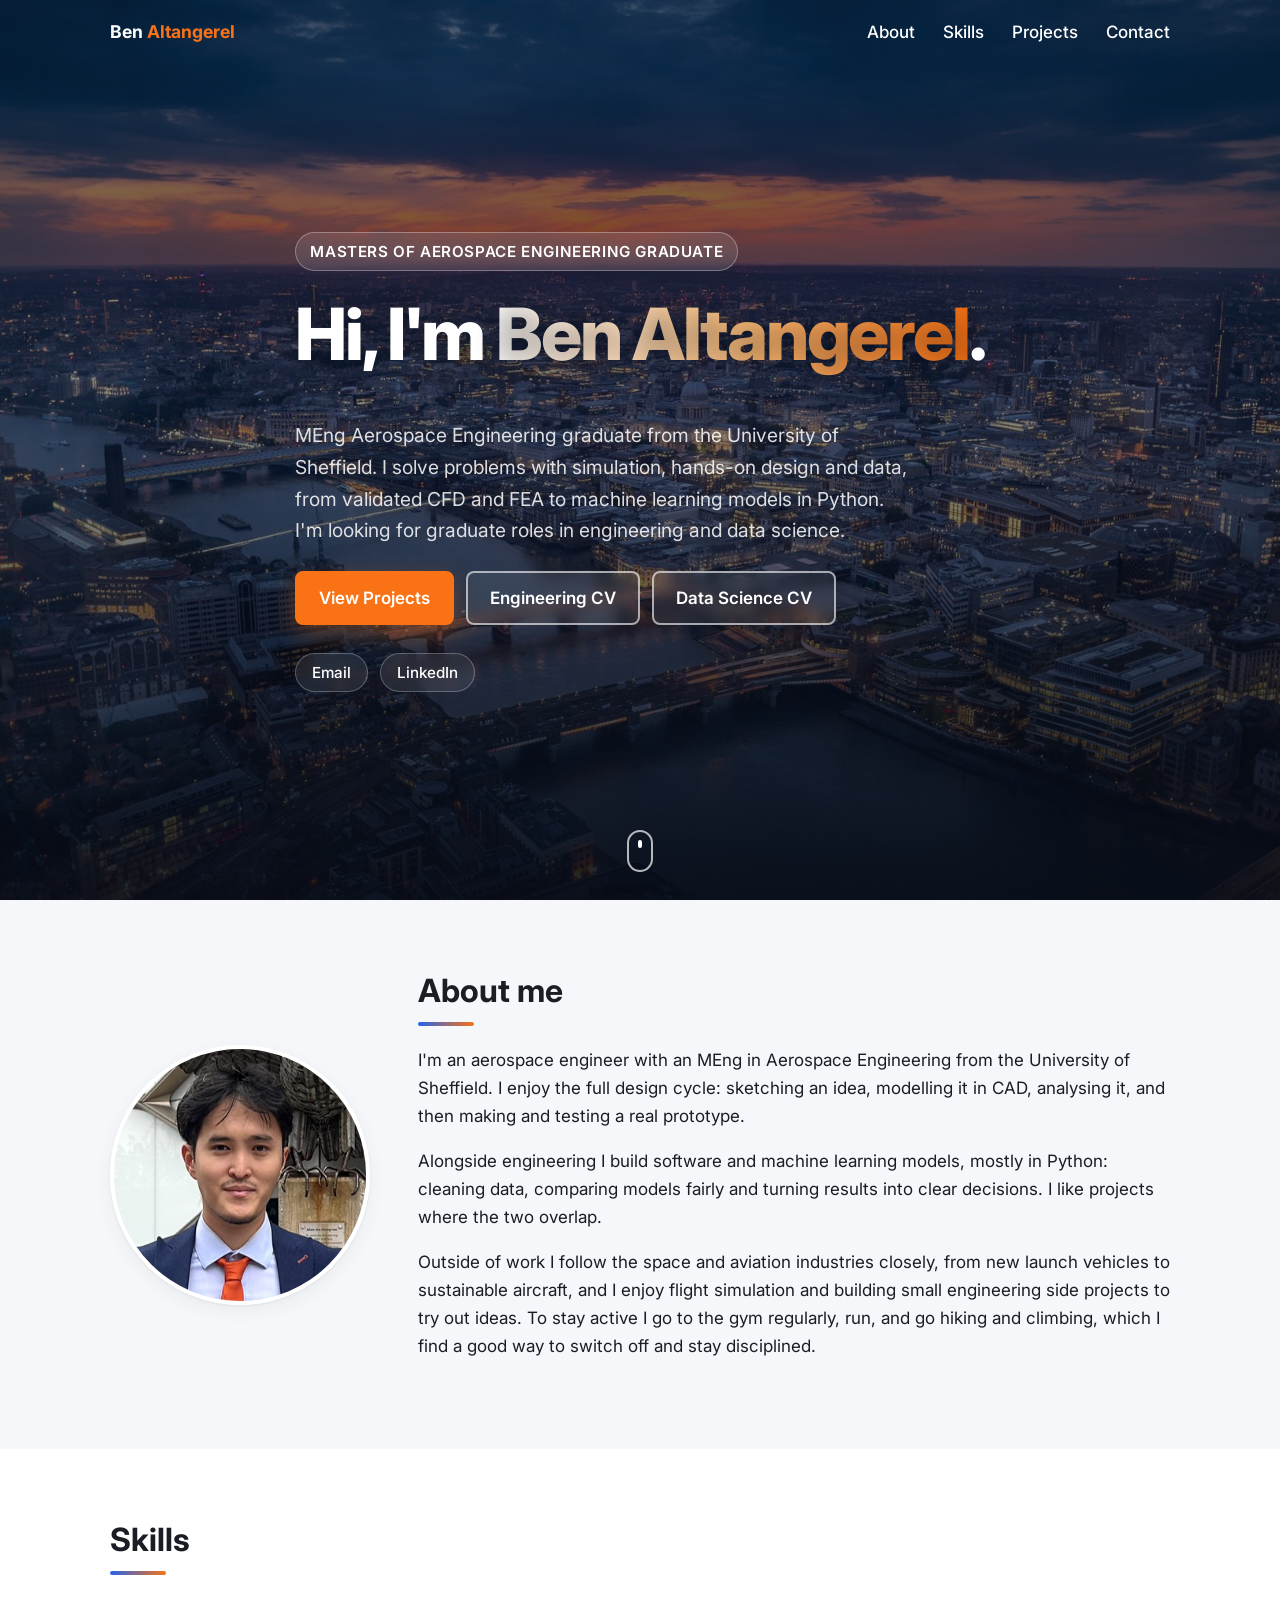
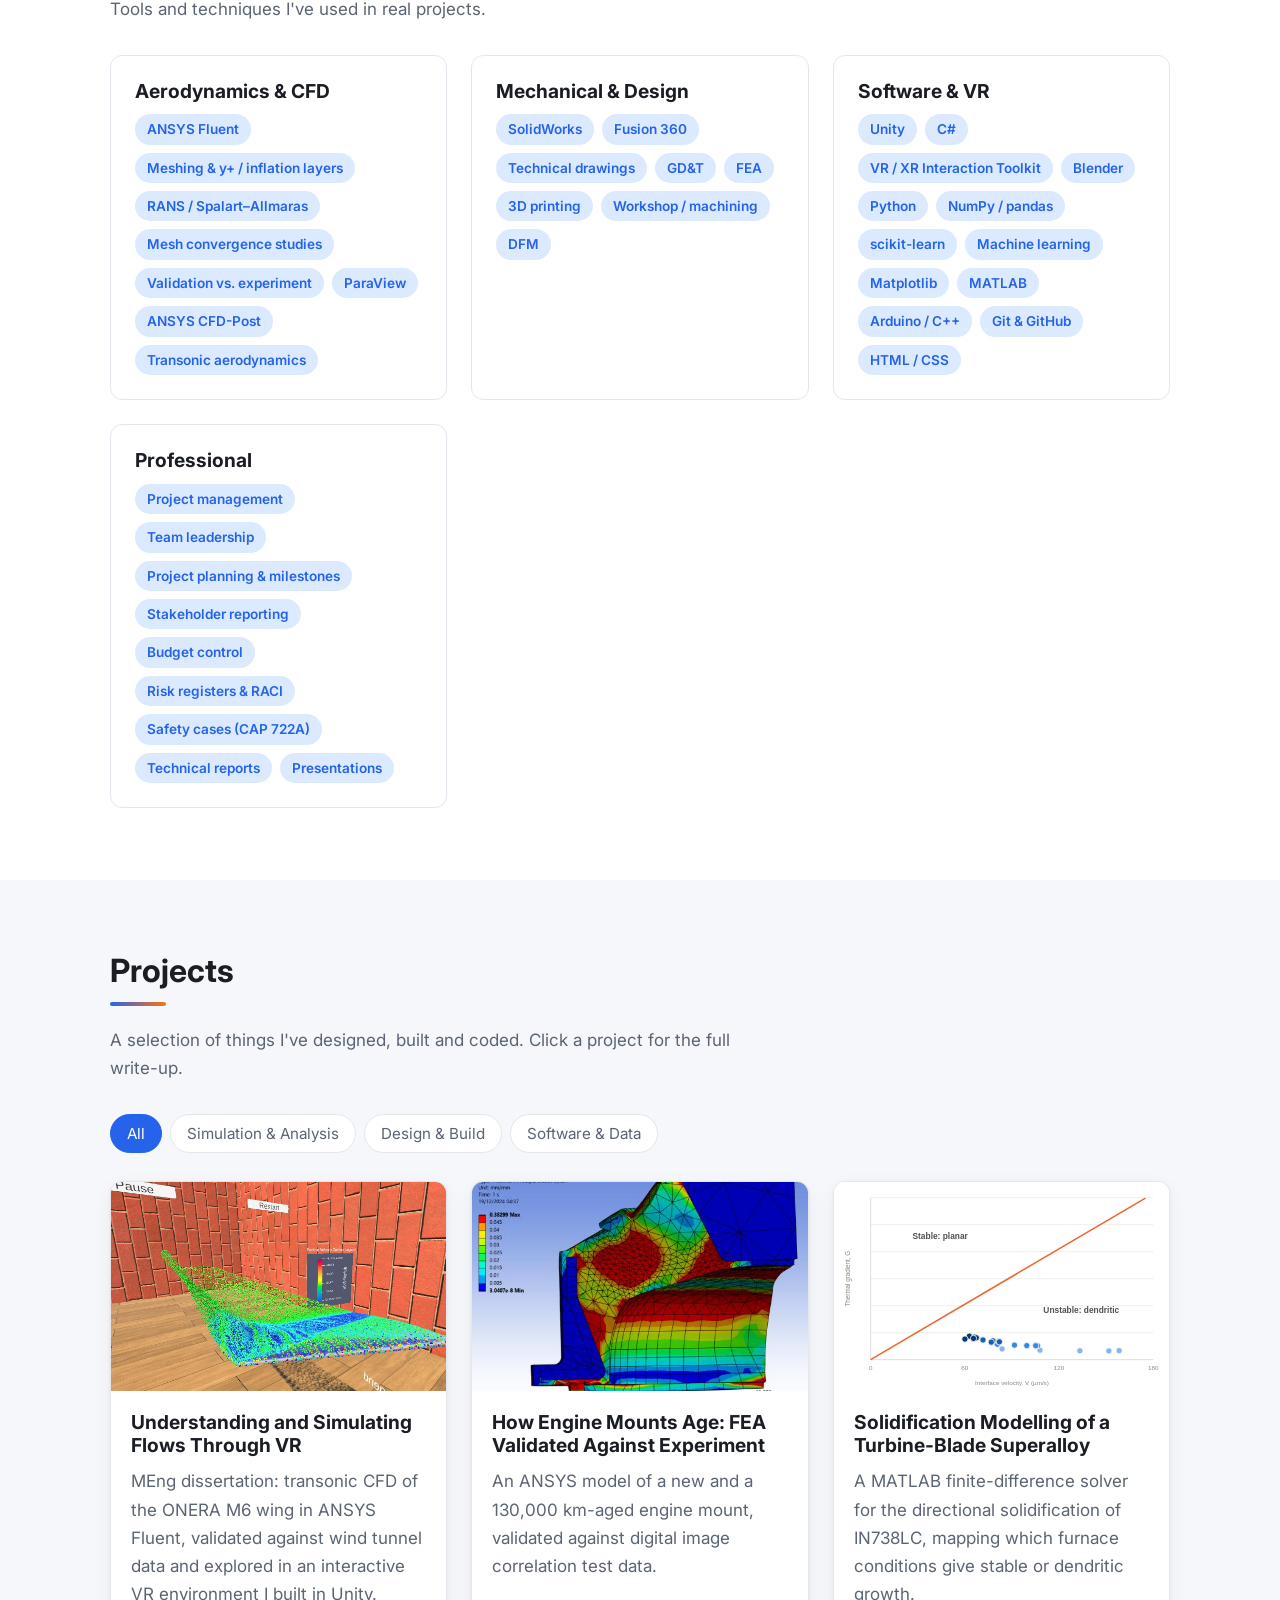
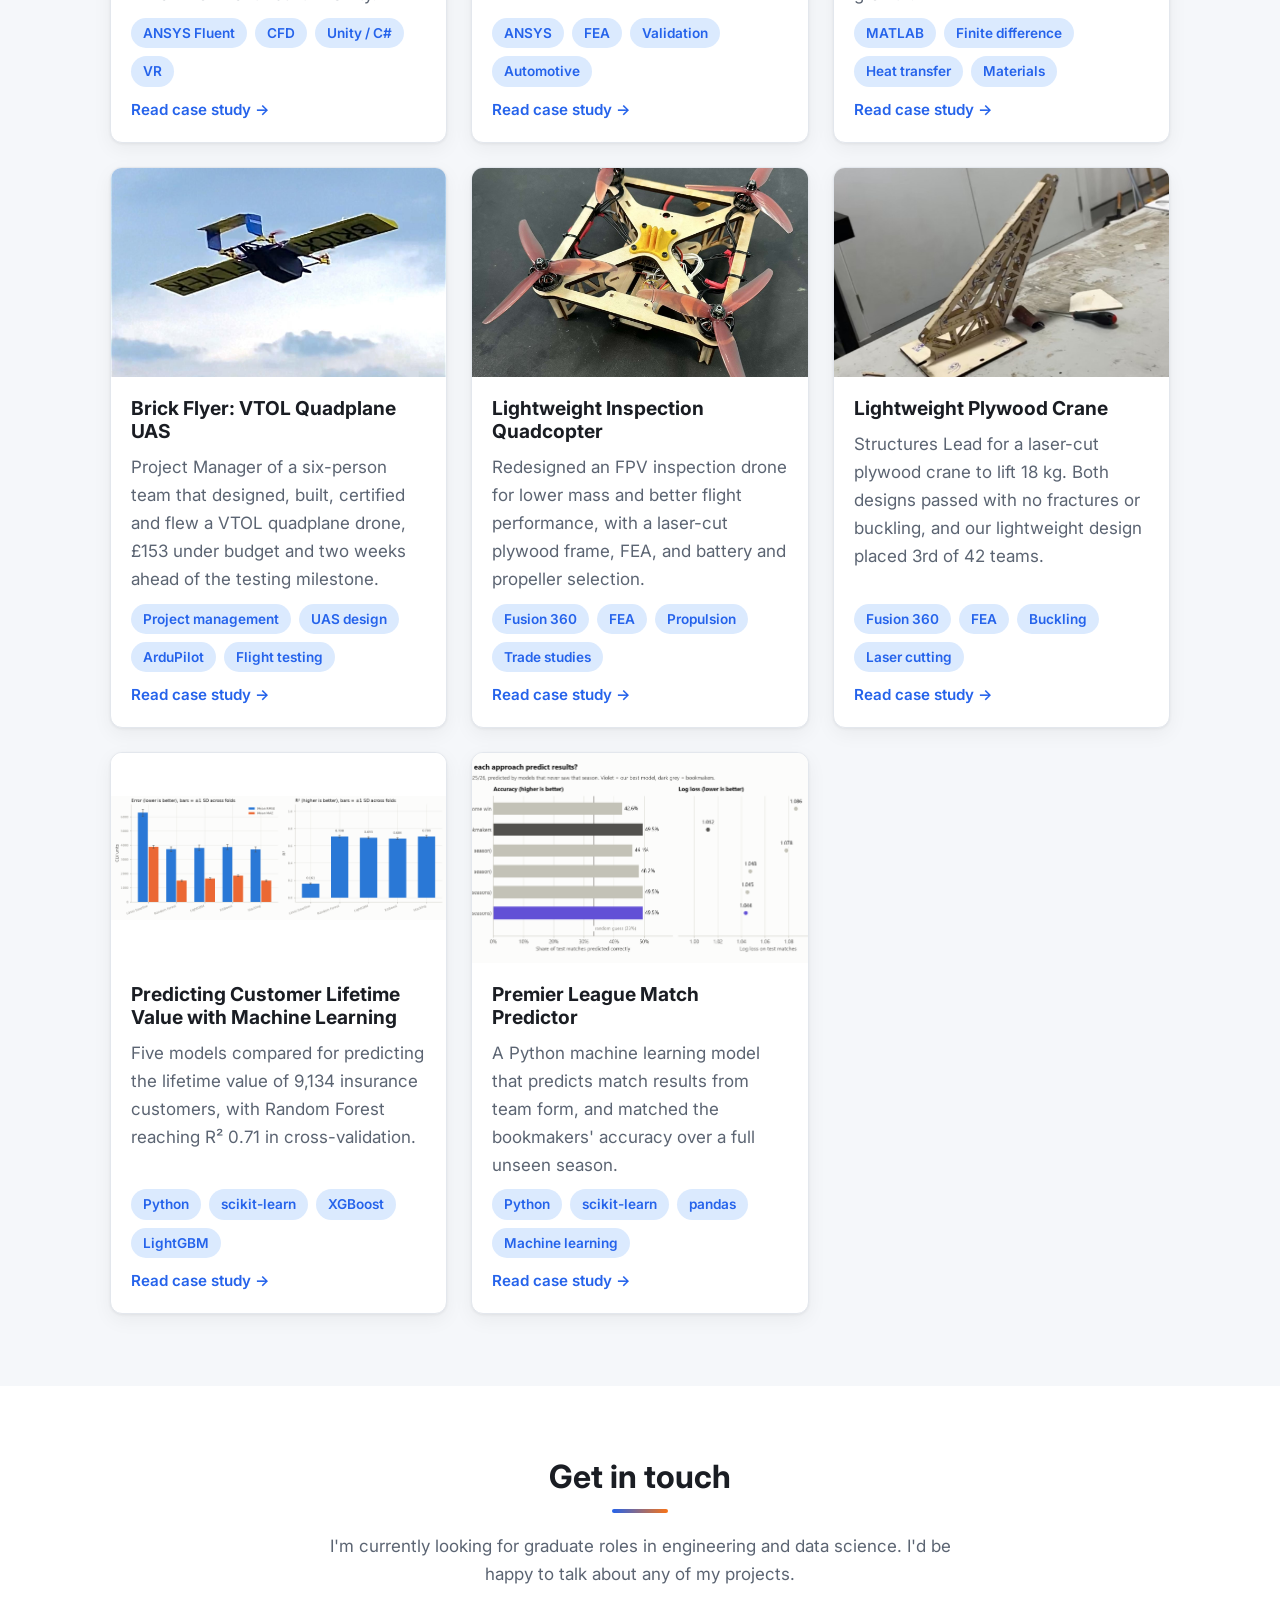
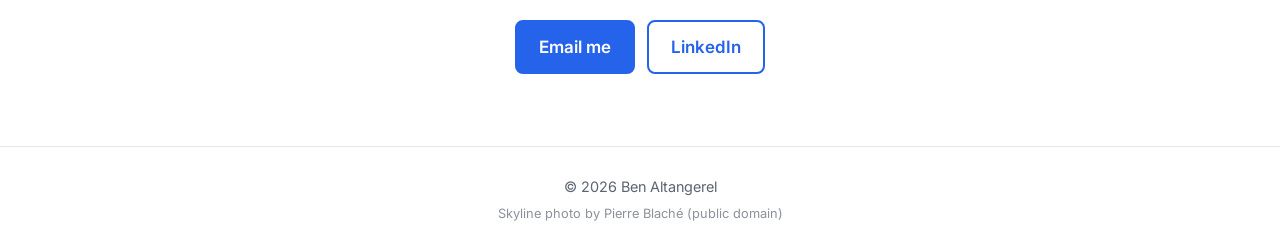
==== commit f3820f33: "Open the intro to engineering and data science roles, add both CVs, remove full write-ups" ====
--- a/index.html
+++ b/index.html
@@ -4,14 +4,14 @@
 <head>
   <meta charset="UTF-8">
   <meta name="viewport" content="width=device-width, initial-scale=1.0">
-  <title>Ben Altangerel | Aerospace Engineering Graduate</title>
+  <title>Ben Altangerel | Engineering &amp; Data Science Portfolio</title>
   <meta name="description"
-    content="Engineering portfolio of Ben Altangerel, MEng Aerospace Engineering graduate from the University of Sheffield: design, analysis and software projects.">
+    content="Portfolio of Ben Altangerel, MEng Aerospace Engineering graduate from the University of Sheffield: simulation, design and machine learning projects.">
 
   <!-- How the link looks when shared on LinkedIn / WhatsApp etc. -->
   <meta property="og:title" content="Ben Altangerel | Engineering Portfolio">
   <meta property="og:description"
-    content="MEng Aerospace Engineering graduate (University of Sheffield): design, analysis and software projects.">
+    content="MEng Aerospace Engineering graduate (University of Sheffield): simulation, design and machine learning projects.">
   <meta property="og:type" content="website">
 
   <link rel="preconnect" href="https://fonts.googleapis.com">
@@ -44,14 +44,14 @@
         <p class="role">Masters of Aerospace Engineering Graduate</p>
         <h1>Hi, I'm <span class="highlight">Ben Altangerel</span>.</h1>
         <p class="pitch">
-          MEng Aerospace Engineering graduate from the University of Sheffield. I enjoy taking ideas
-          from concept and CAD through analysis to tested hardware, and writing the code that
-          supports it. I'm looking for a graduate role in aerospace engineering.
+          MEng Aerospace Engineering graduate from the University of Sheffield. I solve problems with
+          simulation, hands-on design and data, from validated CFD and FEA to machine learning models
+          in Python. I'm looking for graduate roles in engineering and data science.
         </p>
         <div class="btn-row">
           <a href="#projects" class="btn">View Projects</a>
-          <!-- TODO: put your CV in the main folder named cv.pdf -->
-          <a href="cv.pdf" class="btn outline" target="_blank" rel="noopener">Download CV</a>
+          <a href="Ben-Altangerel-CV-Engineering.pdf" class="btn outline" target="_blank" rel="noopener">Engineering CV</a>
+          <a href="Ben-Altangerel-CV-Data-Science.pdf" class="btn outline" target="_blank" rel="noopener">Data Science CV</a>
         </div>
         <div class="social">
           <a href="mailto:bayasal@hotmail.co.uk">Email</a>
@@ -73,8 +73,9 @@
             analysing it, and then making and testing a real prototype.
           </p>
           <p>
-            Alongside design and analysis I write software, mostly Python, to automate calculations,
-            process test data and visualise results. I like projects where the two overlap.
+            Alongside engineering I build software and machine learning models, mostly in Python: cleaning
+            data, comparing models fairly and turning results into clear decisions. I like projects where the
+            two overlap.
           </p>
           <!-- TODO: keep only hobbies that are true, since interviewers often ask about them -->
           <p>
@@ -311,7 +312,7 @@
     <section id="contact" class="contact">
       <div class="container">
         <h2>Get in touch</h2>
-        <p class="section-intro">I'm currently looking for graduate roles in aerospace engineering. I'd be happy to talk
+        <p class="section-intro">I'm currently looking for graduate roles in engineering and data science. I'd be happy to talk
           about any of my projects.</p>
         <div class="btn-row">
           <a href="mailto:bayasal@hotmail.co.uk" class="btn">Email me</a>
